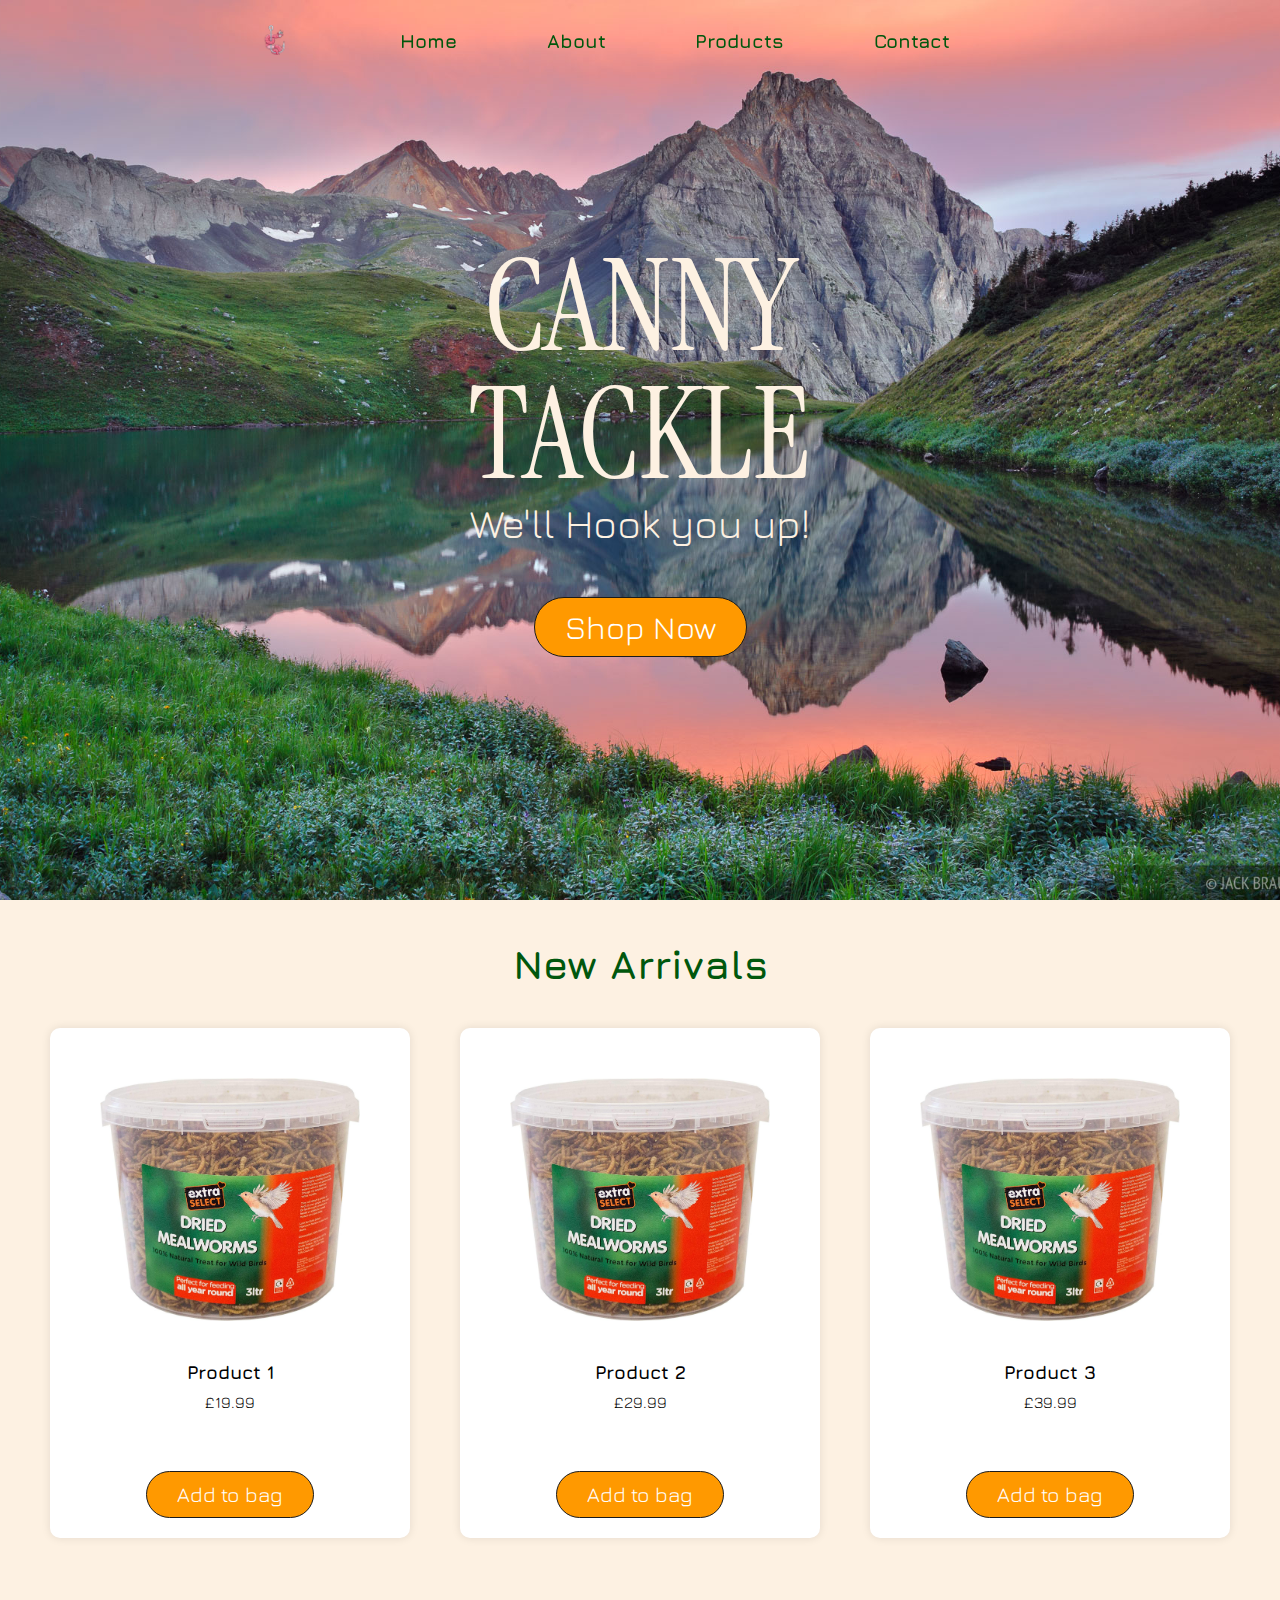
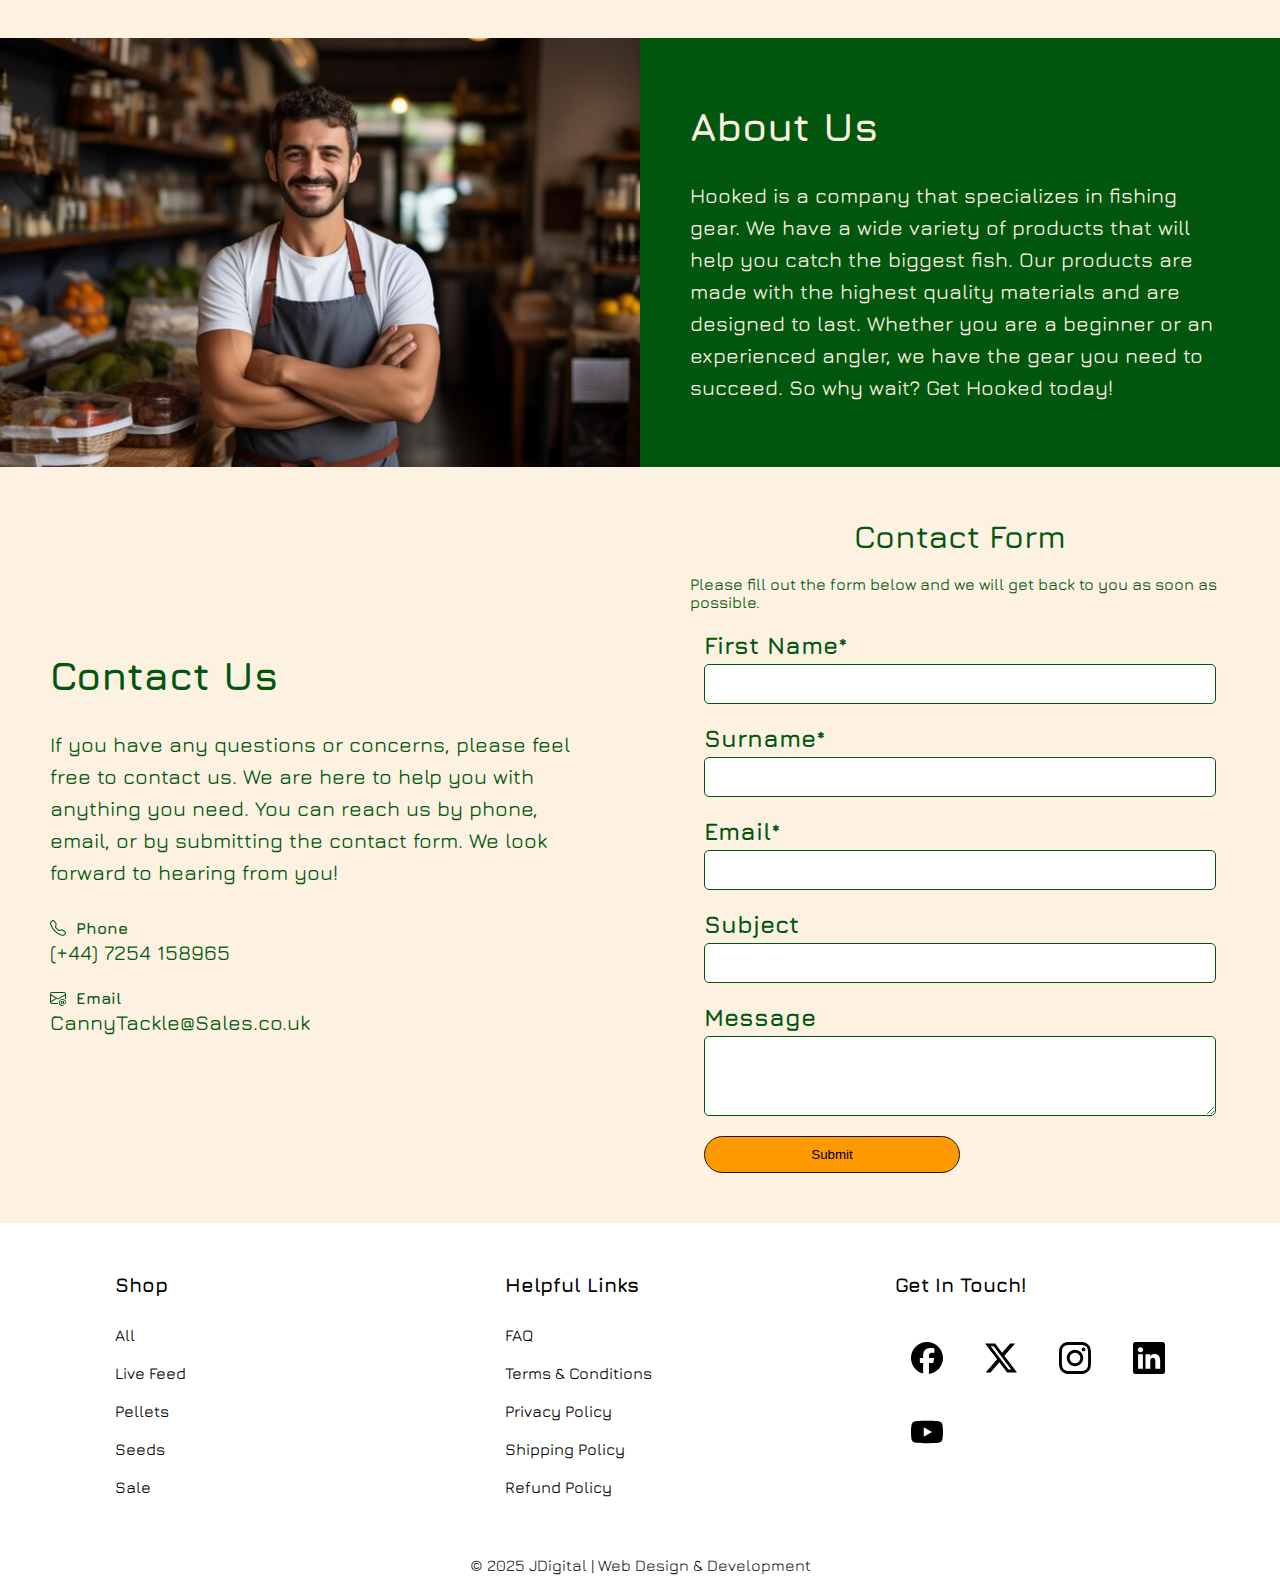
==== index.html @ 684f7bd3 "Initial Commit" ====
<!DOCTYPE html>
<html lang="en">
  <head>
    <link rel="preconnect" href="https://fonts.googleapis.com" />
    <link rel="preconnect" href="https://fonts.gstatic.com" crossorigin />
    <link
      href="https://fonts.googleapis.com/css2?family=Instrument+Serif:ital@0;1&family=Jura:wght@300..700&display=swap"
      rel="stylesheet" />
    <meta charset="UTF-8" />
    <meta name="viewport" content="width=device-width, initial-scale=1.0" />
    <title>Canny Tackle | E-Commerce</title>
    <link rel="icon" href="img/WormHookLight.jpg" type="image/x-icon" />
    <link rel="stylesheet" href="styles.css" />
  </head>
  <body>
    <header>
      <nav>
        <div class="nav-bar-wrapper">
          <div class="nav-bar">
            <div class="logo">
              <a href="index.html"
                ><img src="img/WormHookNoBG.png" alt="Logo"
              /></a>
            </div>
            <ul>
              <li><a href="index.html">Home</a></li>
              <li><a href="about.html">About</a></li>
              <li><a href="products.html">Products</a></li>
              <li><a href="#contact">Contact</a></li>
            </ul>
          </div>
        </div>
      </nav>
    </header>
    <main>
      <section class="hero">
        <div class="hero-text">
          <h1>CANNY <br />TACKLE</h1>
          <p>We'll Hook you up!</p>
        </div>
        <button class="animated-button">
          <p class="text big">Shop Now</p>
          <svg
            viewBox="0 0 16 16"
            fill="currentColor"
            height="16"
            width="16"
            class="svg">
            <path
              d="M8 1a2.5 2.5 0 0 1 2.5 2.5V4h-5v-.5A2.5 2.5 0 0 1 8 1m3.5 3v-.5a3.5 3.5 0 1 0-7 0V4H1v10a2 2 0 0 0 2 2h10a2 2 0 0 0 2-2V4zM2 5h12v9a1 1 0 0 1-1 1H3a1 1 0 0 1-1-1z" />
          </svg>
        </button>
      </section>
      <section class="new-products">
        <h2>New Arrivals</h2>
        <div class="product-wrapper">
          <div class="product">
            <img src="img/mealworms.jpg" alt="Product 1" />
            <h3>Product 1</h3>
            <p>£19.99</p>
            <button class="animated-button">
              <p class="text small">Add to bag</p>
              <svg
                viewBox="0 0 16 16"
                fill="currentColor"
                height="16"
                width="16"
                class="svg">
                <path
                  d="M8 1a2.5 2.5 0 0 1 2.5 2.5V4h-5v-.5A2.5 2.5 0 0 1 8 1m3.5 3v-.5a3.5 3.5 0 1 0-7 0V4H1v10a2 2 0 0 0 2 2h10a2 2 0 0 0 2-2V4zM2 5h12v9a1 1 0 0 1-1 1H3a1 1 0 0 1-1-1z" />
              </svg>
            </button>
          </div>
          <div class="product">
            <img src="img/mealworms.jpg" alt="Product 2" />
            <h3>Product 2</h3>
            <p>£29.99</p>
            <button class="animated-button">
              <p class="text small">Add to bag</p>
              <svg
                viewBox="0 0 16 16"
                fill="currentColor"
                height="16"
                width="16"
                class="svg">
                <path
                  d="M8 1a2.5 2.5 0 0 1 2.5 2.5V4h-5v-.5A2.5 2.5 0 0 1 8 1m3.5 3v-.5a3.5 3.5 0 1 0-7 0V4H1v10a2 2 0 0 0 2 2h10a2 2 0 0 0 2-2V4zM2 5h12v9a1 1 0 0 1-1 1H3a1 1 0 0 1-1-1z" />
              </svg>
            </button>
          </div>
          <div class="product">
            <img src="img/mealworms.jpg" alt="Product 3" />
            <h3>Product 3</h3>
            <p>£39.99</p>
            <button class="animated-button">
              <p class="text small">Add to bag</p>
              <svg
                viewBox="0 0 16 16"
                fill="currentColor"
                height="16"
                width="16"
                class="svg">
                <path
                  d="M8 1a2.5 2.5 0 0 1 2.5 2.5V4h-5v-.5A2.5 2.5 0 0 1 8 1m3.5 3v-.5a3.5 3.5 0 1 0-7 0V4H1v10a2 2 0 0 0 2 2h10a2 2 0 0 0 2-2V4zM2 5h12v9a1 1 0 0 1-1 1H3a1 1 0 0 1-1-1z" />
              </svg>
            </button>
          </div>
        </div>
      </section>
      <section class="about">
        <div class="about-img"><img src="img/shop owner.jpg" alt="" /></div>
        <div class="section-text about-text">
          <h2>About Us</h2>
          <p>
            Hooked is a company that specializes in fishing gear. We have a wide
            variety of products that will help you catch the biggest fish. Our
            products are made with the highest quality materials and are
            designed to last. Whether you are a beginner or an experienced
            angler, we have the gear you need to succeed. So why wait? Get
            Hooked today!
          </p>
        </div>
      </section>
      <section id="contact" class="contact">
        <div class="section-text contact-text">
          <h2>Contact Us</h2>
          <p>
            If you have any questions or concerns, please feel free to contact
            us. We are here to help you with anything you need. You can reach us
            by phone, email, or by submitting the contact form. We look forward
            to hearing from you!
          </p>
          <div class="contact-detail-wrapper">
            <div class="contact-detail">
              <div class="contact-detail-title">
                <svg
                  xmlns="http://www.w3.org/2000/svg"
                  width="16"
                  height="16"
                  fill="currentColor"
                  class="bi bi-telephone"
                  viewBox="0 0 16 16">
                  <path
                    d="M3.654 1.328a.678.678 0 0 0-1.015-.063L1.605 2.3c-.483.484-.661 1.169-.45 1.77a17.6 17.6 0 0 0 4.168 6.608 17.6 17.6 0 0 0 6.608 4.168c.601.211 1.286.033 1.77-.45l1.034-1.034a.678.678 0 0 0-.063-1.015l-2.307-1.794a.68.68 0 0 0-.58-.122l-2.19.547a1.75 1.75 0 0 1-1.657-.459L5.482 8.062a1.75 1.75 0 0 1-.46-1.657l.548-2.19a.68.68 0 0 0-.122-.58zM1.884.511a1.745 1.745 0 0 1 2.612.163L6.29 2.98c.329.423.445.974.315 1.494l-.547 2.19a.68.68 0 0 0 .178.643l2.457 2.457a.68.68 0 0 0 .644.178l2.189-.547a1.75 1.75 0 0 1 1.494.315l2.306 1.794c.829.645.905 1.87.163 2.611l-1.034 1.034c-.74.74-1.846 1.065-2.877.702a18.6 18.6 0 0 1-7.01-4.42 18.6 18.6 0 0 1-4.42-7.009c-.362-1.03-.037-2.137.703-2.877z" />
                </svg>
                <h4>Phone</h4>
              </div>
              <p>(+44) 7254 158965</p>
            </div>
            <div class="contact-detail">
              <div class="contact-detail-title">
                <svg
                  xmlns="http://www.w3.org/2000/svg"
                  width="16"
                  height="16"
                  fill="currentColor"
                  class="bi bi-envelope-at"
                  viewBox="0 0 16 16">
                  <path
                    d="M2 2a2 2 0 0 0-2 2v8.01A2 2 0 0 0 2 14h5.5a.5.5 0 0 0 0-1H2a1 1 0 0 1-.966-.741l5.64-3.471L8 9.583l7-4.2V8.5a.5.5 0 0 0 1 0V4a2 2 0 0 0-2-2zm3.708 6.208L1 11.105V5.383zM1 4.217V4a1 1 0 0 1 1-1h12a1 1 0 0 1 1 1v.217l-7 4.2z" />
                  <path
                    d="M14.247 14.269c1.01 0 1.587-.857 1.587-2.025v-.21C15.834 10.43 14.64 9 12.52 9h-.035C10.42 9 9 10.36 9 12.432v.214C9 14.82 10.438 16 12.358 16h.044c.594 0 1.018-.074 1.237-.175v-.73c-.245.11-.673.18-1.18.18h-.044c-1.334 0-2.571-.788-2.571-2.655v-.157c0-1.657 1.058-2.724 2.64-2.724h.04c1.535 0 2.484 1.05 2.484 2.326v.118c0 .975-.324 1.39-.639 1.39-.232 0-.41-.148-.41-.42v-2.19h-.906v.569h-.03c-.084-.298-.368-.63-.954-.63-.778 0-1.259.555-1.259 1.4v.528c0 .892.49 1.434 1.26 1.434.471 0 .896-.227 1.014-.643h.043c.118.42.617.648 1.12.648m-2.453-1.588v-.227c0-.546.227-.791.573-.791.297 0 .572.192.572.708v.367c0 .573-.253.744-.564.744-.354 0-.581-.215-.581-.8Z" />
                </svg>
                <h4>Email</h4>
              </div>
              <p>CannyTackle@Sales.co.uk</p>
            </div>
          </div>
        </div>
        <div class="form-wrapper">
          <h3>Contact Form</h3>
          <p>
            Please fill out the form below and we will get back to you as soon
            as possible.
          </p>
          <form class="contact-form" action="contact.php" method="post">
            <div class="form-group">
              <label for="first name">First Name*</label>
              <input type="text" id="first name" name="first name" required />
            </div>
            <div class="form-group">
              <label for="surname">Surname*</label>
              <input type="text" id="surname" name="surname" required />
            </div>
            <div class="form-group">
              <label for="email">Email*</label>
              <input type="email" id="email" name="email" required />
            </div>
            <div class="form-group">
              <label for="message">Subject</label>
              <input id="message" name="message" required />
            </div>
            <div class="form-group">
              <label for="subject">Message</label>
              <textarea id="subject" name="subject" required></textarea>
            </div>
            <button type="submit">Submit</button>
          </form>
        </div>
      </section>
    </main>
    <footer class="footer">
      <div class="footer-container">
        <div class="footer-row">
          <div class="footer-col">
            <h4>Shop</h4>
            <ul>
              <li><a href="#">All</a></li>
              <li><a href="#">Live Feed</a></li>
              <li><a href="#">Pellets</a></li>
              <li><a href="#">Seeds</a></li>
              <li><a href="#">Sale</a></li>
            </ul>
          </div>
          <div class="footer-col">
            <h4>Helpful Links</h4>
            <ul>
              <li><a href="services.html">FAQ</a></li>
              <li><a href="services.html">Terms & Conditions</a></li>
              <li><a href="services.html">Privacy Policy</a></li>
              <li><a href="services.html">Shipping Policy</a></li>
              <li><a href="services.html">Refund Policy</a></li>
            </ul>
          </div>
          <div class="footer-col">
            <h4>Get in touch!</h4>
            <div class="social-links">
              <a
                data-social="Facebook"
                style="--social-color: #0165e1"
                target="_blank"
                href="https://www.facebook.com/jamie.dryden.96"
                ><svg
                  role="img"
                  viewBox="0 0 24 24"
                  xmlns="http://www.w3.org/2000/svg"
                  fill="currentColor">
                  <path
                    d="M9.101 23.691v-7.98H6.627v-3.667h2.474v-1.58c0-4.085 1.848-5.978 5.858-5.978.401 0 .955.042 1.468.103a8.68 8.68 0 0 1 1.141.195v3.325a8.623 8.623 0 0 0-.653-.036 26.805 26.805 0 0 0-.733-.009c-.707 0-1.259.096-1.675.309a1.686 1.686 0 0 0-.679.622c-.258.42-.374.995-.374 1.752v1.297h3.919l-.386 2.103-.287 1.564h-3.246v8.245C19.396 23.238 24 18.179 24 12.044c0-6.627-5.373-12-12-12s-12 5.373-12 12c0 5.628 3.874 10.35 9.101 11.647Z" />
                </svg>
              </a>
              <a
                data-social="Twitter"
                style="--social-color: #000000"
                target="_blank"
                href="https://x.com/jamiedryden99"
                ><svg
                  role="img"
                  viewBox="0 0 24 24"
                  xmlns="http://www.w3.org/2000/svg"
                  fill="currentColor">
                  <path
                    d="M18.901 1.153h3.68l-8.04 9.19L24 22.846h-7.406l-5.8-7.584-6.638 7.584H.474l8.6-9.83L0 1.154h7.594l5.243 6.932ZM17.61 20.644h2.039L6.486 3.24H4.298Z" />
                </svg>
              </a>
              <a
                data-social="Instagram"
                style="--social-color: #c13584"
                target="_blank"
                href="https://instagram.com/jamiedryden_"
                ><svg
                  role="img"
                  viewBox="0 0 24 24"
                  xmlns="http://www.w3.org/2000/svg">
                  <title>Instagram</title>
                  <path
                    d="M7.0301.084c-1.2768.0602-2.1487.264-2.911.5634-.7888.3075-1.4575.72-2.1228 1.3877-.6652.6677-1.075 1.3368-1.3802 2.127-.2954.7638-.4956 1.6365-.552 2.914-.0564 1.2775-.0689 1.6882-.0626 4.947.0062 3.2586.0206 3.6671.0825 4.9473.061 1.2765.264 2.1482.5635 2.9107.308.7889.72 1.4573 1.388 2.1228.6679.6655 1.3365 1.0743 2.1285 1.38.7632.295 1.6361.4961 2.9134.552 1.2773.056 1.6884.069 4.9462.0627 3.2578-.0062 3.668-.0207 4.9478-.0814 1.28-.0607 2.147-.2652 2.9098-.5633.7889-.3086 1.4578-.72 2.1228-1.3881.665-.6682 1.0745-1.3378 1.3795-2.1284.2957-.7632.4966-1.636.552-2.9124.056-1.2809.0692-1.6898.063-4.948-.0063-3.2583-.021-3.6668-.0817-4.9465-.0607-1.2797-.264-2.1487-.5633-2.9117-.3084-.7889-.72-1.4568-1.3876-2.1228C21.2982 1.33 20.628.9208 19.8378.6165 19.074.321 18.2017.1197 16.9244.0645 15.6471.0093 15.236-.005 11.977.0014 8.718.0076 8.31.0215 7.0301.0839m.1402 21.6932c-1.17-.0509-1.8053-.2453-2.2287-.408-.5606-.216-.96-.4771-1.3819-.895-.422-.4178-.6811-.8186-.9-1.378-.1644-.4234-.3624-1.058-.4171-2.228-.0595-1.2645-.072-1.6442-.079-4.848-.007-3.2037.0053-3.583.0607-4.848.05-1.169.2456-1.805.408-2.2282.216-.5613.4762-.96.895-1.3816.4188-.4217.8184-.6814 1.3783-.9003.423-.1651 1.0575-.3614 2.227-.4171 1.2655-.06 1.6447-.072 4.848-.079 3.2033-.007 3.5835.005 4.8495.0608 1.169.0508 1.8053.2445 2.228.408.5608.216.96.4754 1.3816.895.4217.4194.6816.8176.9005 1.3787.1653.4217.3617 1.056.4169 2.2263.0602 1.2655.0739 1.645.0796 4.848.0058 3.203-.0055 3.5834-.061 4.848-.051 1.17-.245 1.8055-.408 2.2294-.216.5604-.4763.96-.8954 1.3814-.419.4215-.8181.6811-1.3783.9-.4224.1649-1.0577.3617-2.2262.4174-1.2656.0595-1.6448.072-4.8493.079-3.2045.007-3.5825-.006-4.848-.0608M16.953 5.5864A1.44 1.44 0 1 0 18.39 4.144a1.44 1.44 0 0 0-1.437 1.4424M5.8385 12.012c.0067 3.4032 2.7706 6.1557 6.173 6.1493 3.4026-.0065 6.157-2.7701 6.1506-6.1733-.0065-3.4032-2.771-6.1565-6.174-6.1498-3.403.0067-6.156 2.771-6.1496 6.1738M8 12.0077a4 4 0 1 1 4.008 3.9921A3.9996 3.9996 0 0 1 8 12.0077" />
                </svg>
              </a>
              <a
                data-social="LinkedIn"
                style="--social-color: #0072b1"
                target="_blank"
                href="https://www.linkedin.com/in/jamie-dryden-529b4116a"
                ><svg
                  role="img"
                  viewBox="0 0 16 16"
                  xmlns="http://www.w3.org/2000/svg"
                  fill="currentColor">
                  <path
                    d="M0 1.146C0 .513.526 0 1.175 0h13.65C15.474 0 16 .513 16 1.146v13.708c0 .633-.526 1.146-1.175 1.146H1.175C.526 16 0 15.487 0 14.854zm4.943 12.248V6.169H2.542v7.225zm-1.2-8.212c.837 0 1.358-.554 1.358-1.248-.015-.709-.52-1.248-1.342-1.248S2.4 3.226 2.4 3.934c0 .694.521 1.248 1.327 1.248zm4.908 8.212V9.359c0-.216.016-.432.08-.586.173-.431.568-.878 1.232-.878.869 0 1.216.662 1.216 1.634v3.865h2.401V9.25c0-2.22-1.184-3.252-2.764-3.252-1.274 0-1.845.7-2.165 1.193v.025h-.016l.016-.025V6.169h-2.4c.03.678 0 7.225 0 7.225z" />
                </svg>
              </a>
              <a
                data-social="Youtube"
                style="--social-color: RGB(255, 0, 0)"
                target="_blank"
                href="https://youtube.com"
                ><svg
                  role="img"
                  viewBox="0 0 24 24"
                  xmlns="http://www.w3.org/2000/svg">
                  <title>YouTube</title>
                  <path
                    d="M23.498 6.186a3.016 3.016 0 0 0-2.122-2.136C19.505 3.545 12 3.545 12 3.545s-7.505 0-9.377.505A3.017 3.017 0 0 0 .502 6.186C0 8.07 0 12 0 12s0 3.93.502 5.814a3.016 3.016 0 0 0 2.122 2.136c1.871.505 9.376.505 9.376.505s7.505 0 9.377-.505a3.015 3.015 0 0 0 2.122-2.136C24 15.93 24 12 24 12s0-3.93-.502-5.814zM9.545 15.568V8.432L15.818 12l-6.273 3.568z" />
                </svg>
              </a>
            </div>
          </div>
        </div>
      </div>
      <p class="footer-tag">&copy; 2025 JDigital | Web Design & Development</p>
    </footer>
  </body>
</html>
---- styles.css ----
.Jura-bold {
  font-family: "Jura", serif;
  font-optical-sizing: auto;
  font-weight: 800;
  font-style: Bold;
}
@media (prefers-color-scheme: dark) {
  :root {
    --varBG: hsl(0, 0%, 10%);
    --varBG2: hsl(0, 0%, 15%);
    --varText: hsl(0, 0%, 90%);
    --varText2: hsl(0, 0%, 70%);
    --varBrand: hsl(129, 100%, 17%);
    --varBrand2: hsl(36, 100%, 50%);
    --varCream: hsl(33, 87%, 94%);
    --varNavBG: hsl(0, 0%, 90%, 0.75);
  }
}
@media (prefers-color-scheme: light) {
  :root {
    --varBG: hsl(0, 0%, 100%);
    --varBG2: hsl(0, 0%, 95%);
    --varText: hsl(0, 0%, 10%);
    --varText2: hsl(0, 0%, 30%);
    --varBrand: hsl(129, 100%, 17%);
    --varBrand2: hsl(36, 100%, 50%);
    --varCream: hsl(33, 87%, 94%);
  }
}
* {
  margin: 0;
  padding: 0;
  box-sizing: border-box;
  scroll-behavior: smooth;
}
html {
  font-size: 16px;
  font-family: "Jura", sans-serif;
}
.nav-bar-wrapper {
  position: fixed;
  top: 0;
  z-index: 9999;
  width: 100%;
  margin-top: 5px;
  display: flex;
  justify-content: center;
  align-items: center;
  height: 70px;
}
.nav-bar {
  display: flex;
  width: clamp(300px, 80%, 800px);
  height: 50px;
  background-color: var(--varNavBG);
  border-radius: 100px;
}
.logo {
  height: 100%;
}
.logo a {
  display: flex;
  align-items: center;
  height: 100%;
}
.logo img {
  height: 60%;
  padding: 0 20px;
}
.nav-bar ul {
  width: 100%;
  height: 100%;
  margin: 0;
  padding: 0;
  list-style: none;
  display: flex;
  justify-content: space-evenly;
  align-items: center;
}
.nav-bar li a {
  font-family: "Jura";
  font-weight: 700;
  font-size: 1.2rem;
  color: var(--varBrand);
  text-decoration: none;
}
.nav-bar li a:hover {
  color: var(--varBrand2);
}
.hero {
  width: 100%;
  height: 100vh;
  background-image: url("img/Blue-Lakes-Sunrise.jpg");
  background-size: cover;
  background-position: center;
  background-repeat: no-repeat;
  display: flex;
  flex-direction: column;
  justify-content: center;
  align-items: center;
}
.hero h1 {
  font-family: "Instrument Serif";
  font-size: 8rem;
  font-weight: 500;
  line-height: 8rem;
  color: var(--varCream);
  text-align: center;
}
.hero p {
  font-family: "Jura";
  color: var(--varCream);
  font-size: 2.5rem;
  text-align: center;
}
.animated-button {
  margin-top: 50px;
  background-color: var(--varBrand2);
  border: 1px solid var(--varText);
  padding: 10px 30px;
  position: relative;
  width: fit-content;
  transition: 0.5s;
  border-radius: 50px;
  display: flex;
  gap: 10px;
  align-items: center;
  justify-content: center;
  overflow: hidden;
  cursor: pointer;
}
.animated-button .text {
  font-family: "Jura";
  position: relative;
  margin: 0;
  padding: 0;
  transition: 0.5s;
  color: white;
  white-space: nowrap;
  pointer-events: none;
}
.animated-button .text.big {
  font-size: 2rem;
}
.animated-button .text.small {
  font-size: 1.3rem;
}
.animated-button .svg {
  pointer-events: none;
  position: absolute;
  transform-origin: 50% 50%;
  transform: translateY(-50%) translateX(100px);
  top: 50%;
  right: 10px;
  margin: 0;
  padding: 0;
  opacity: 0;
  transition-duration: 0.5s;
  transition-delay: 0;
  height: 22px;
  width: 22px;
  fill: var(--varBrand2);
}
.animated-button:hover .text {
  color: var(--varBrand2);
}
.animated-button:hover .svg {
  margin-right: 10px;
  opacity: 1;
  transition-delay: 0.3s;
  transition-duration: 0.3s;
  transform: translateY(-50%) translateX(0px);
}
.animated-button:hover {
  background-color: white;
  padding-right: 60px;
}
.about {
  display: flex;
  background-color: var(--varBrand);
}
.about-img {
  width: 50%;
}
.about-img img {
  width: 100%;
  height: 100%;
  object-fit: cover;
}
.section-text {
  gap: 30px;
  width: 50%;
  display: flex;
  flex-direction: column;
  justify-content: center;
  align-items: left;
  padding: 50px;
  font-family: "Jura";
}
.section-text h2 {
  font-size: 2.5rem;
  font-weight: 700;
}
.about-text {
  color: var(--varCream);
}
.contact-text {
  color: var(--varBrand);
}
.section-text p {
  line-height: 2rem;
  font-size: 1.3rem;
  font-weight: 500;
}
.new-products {
  display: flex;
  flex-direction: column;
  justify-content: center;
  align-items: center;
  flex-wrap: wrap;
  gap: 20px;
  padding: 20px 50px 100px 50px;
  background-color: var(--varCream);
}
.product-wrapper {
  flex: 1;
  display: flex;
  flex-wrap: wrap;
  gap: 50px;
  width: 100%;
  justify-content: space-evenly;
  align-items: center;
}
.product {
  display: flex;
  flex: 1;
  flex-direction: column;
  justify-content: center;
  align-items: center;
  width: clamp(400px, 30%, 100%);
  gap: 10px;
  background-color: white;
  padding: 20px;
  border-radius: 10px;
  box-shadow: 0 0 10px rgba(0, 0, 0, 0.1);
}
.new-products h2 {
  font-family: "Jura";
  font-size: 2.5rem;
  font-weight: 700;
  color: var(--varBrand);
  margin: 20px 0;
}
.product img {
  padding: 30px;
  width: 100%;
  height: 100%;
  object-fit: cover;
}
.product button {
  background-color: var(--varBrand2);
  border: 1px solid var(--varText);
  padding: 10px 30px;
  position: relative;
  width: fit-content;
  transition: 0.5s;
  border-radius: 50px;
  display: flex;
  gap: 10px;
  align-items: center;
  justify-content: center;
  overflow: hidden;
  cursor: pointer;
}
.contact {
  display: flex;
  flex-direction: row;
  background-color: var(--varCream);
}
.contact-detail-wrapper {
  display: flex;
  flex-direction: column;
  gap: 20px;
}
.contact-detail-title {
  display: flex;
  align-items: center;
  gap: 10px;
}
.form-wrapper {
  width: 50%;
  display: flex;
  flex-direction: column;
  justify-content: center;
  align-items: center;
  padding: 50px;
}
.form-wrapper h3 {
  font-family: "Jura";
  font-size: 2rem;
  font-weight: 600;
  color: var(--varBrand);
  margin-bottom: 20px;
}
.form-wrapper p {
  font-family: "Jura";
  font-size: 1rem;
  font-weight: 500;
  color: var(--varBrand);
  margin-bottom: 20px;
}
.form-group {
  display: flex;
  flex-direction: column;
  gap: 5px;
  width: 100%;
  margin-bottom: 20px;
}
.form-group label {
  width: 40vw;
  font-family: "Jura";
  font-size: 1.5rem;
  font-weight: 700;
  color: var(--varBrand);
}
.form-group input {
  height: 40px;
  padding: 10px;
  border-radius: 5px;
  border: 1px solid var(--varBrand);
  font-family: "Jura";
  font-size: 1.2rem;
}
.form-group textarea {
  padding: 10px;
  border-radius: 5px;
  border: 1px solid var(--varBrand);
  font-family: "Jura";
  font-size: 1.2rem;
  min-height: 80px;
  max-width: 40vw;
  min-width: 40vw;
}
.form-wrapper button {
  width: clamp(50px, 50%, 400px);
  background-color: var(--varBrand2);
  border: 1px solid var(--varText);
  padding: 10px 30px;
  position: relative;
  transition: 0.5s;
  border-radius: 50px;
  display: flex;
  gap: 10px;
  align-items: center;
  justify-content: center;
  overflow: hidden;
  cursor: pointer;
}
.footer {
  background-color: var(--nav-BG);
  padding: 50px 0 20px 0;
}
.footer-container {
  max-width: 1170px;
  margin: 0 auto;
}
.footer-row {
  display: flex;
  flex-wrap: wrap;
}
.footer-col {
  flex: 1 1 300px;
  padding: 0 15px 0 60px;
  text-transform: capitalize;
  margin-bottom: 30px;
}
.footer-col .social-links {
  display: flex;
  flex-wrap: wrap;
  gap: 10px;
}
.footer-col h4 {
  color: var(--Primary-Text);
  font-size: 1.25rem;
  margin-bottom: 30px;
  position: relative;
}
.footer-col h4::before {
  content: "";
  position: absolute;
  left: 0;
  bottom: -10px;
  background-color: var(--Accent-color);
  height: 2px;
  width: 50px;
  box-sizing: border-box;
}
.footer-col ul li:not(:last-child) {
  margin-bottom: 20px;
}
.footer-col ul li a {
  color: var(--Secondary-Text);
  text-decoration: none;
  text-transform: capitalize;
  display: block;
  transition: all 0.3s ease;
  font-weight: 500;
}
.footer-col ul li a:hover {
  color: var(--Primary-Text);
  padding-left: 8px;
  color: blue;
}
ul {
  list-style: none;
}
.social-links {
  display: flex;
  gap: 20px;
}
.social-links a {
  background-color: var(--icon-BG);
  padding: 1em;
  border-radius: 50%;
  height: 64px;
  width: 64px;
  flex-shrink: 0;
  box-sizing: border-box;
  display: grid;
  place-items: center;
  box-shadow: 0 5px 10px var(--Shadow);
}
.social-links a::before {
  content: attr(data-social);
  position: absolute;
  background-color: var(--social-color);
  color: white;
  border-radius: 100px;
  padding: 0.5em 1em;
  box-shadow: 0 5px 10px var(--Shadow);
  transform: translateY(-30px) rotate(25deg);
  opacity: 0;
  transition: 0.2s ease;
}
.social-links a::after {
  content: "";
  position: absolute;
  width: 0;
  height: 0;
  border-left: 8px solid transparent;
  border-right: 8px solid transparent;
  border-top: 10px solid var(--social-color);
  opacity: 0;
  transition: 0.2s ease;
}
.social-links a:hover::before {
  transform: translateY(-65px) rotate(0deg);
  opacity: 1;
}
.social-links a:hover::after {
  transform: translateY(-43px) rotate(0deg);
  opacity: 1;
}
.social-links a:hover {
  background-color: var(--social-color);
  fill: white;
}
.social-links a svg {
  height: 32;
  fill: var(--Primary-Text);
}
.social-links a:hover svg {
  fill: white;
}
.footer-tag {
  width: 100%;
  text-align: center;
  padding: 30px 20px 0 20px;
}
@media (max-width: 768px) {
  .about {
    flex-direction: column-reverse;
    justify-content: center;
    align-items: center;
  }
  .contact {
    flex-direction: column;
    justify-content: center;
    align-items: center;
  }
  .section-text {
    width: 100%;
    padding: 50px;
  }
  .about-img {
    width: 100%;
  }
  .section-text h2 {
    text-align: center;
  }
  .form-wrapper {
    width: 100%;
    padding: 50px;
  }
  .form-wrapper button {
    width: 100%;
  }
  .contact-form {
    width: 100%;
  }
  .form-group textarea {
    max-width: 100%;
  }
}
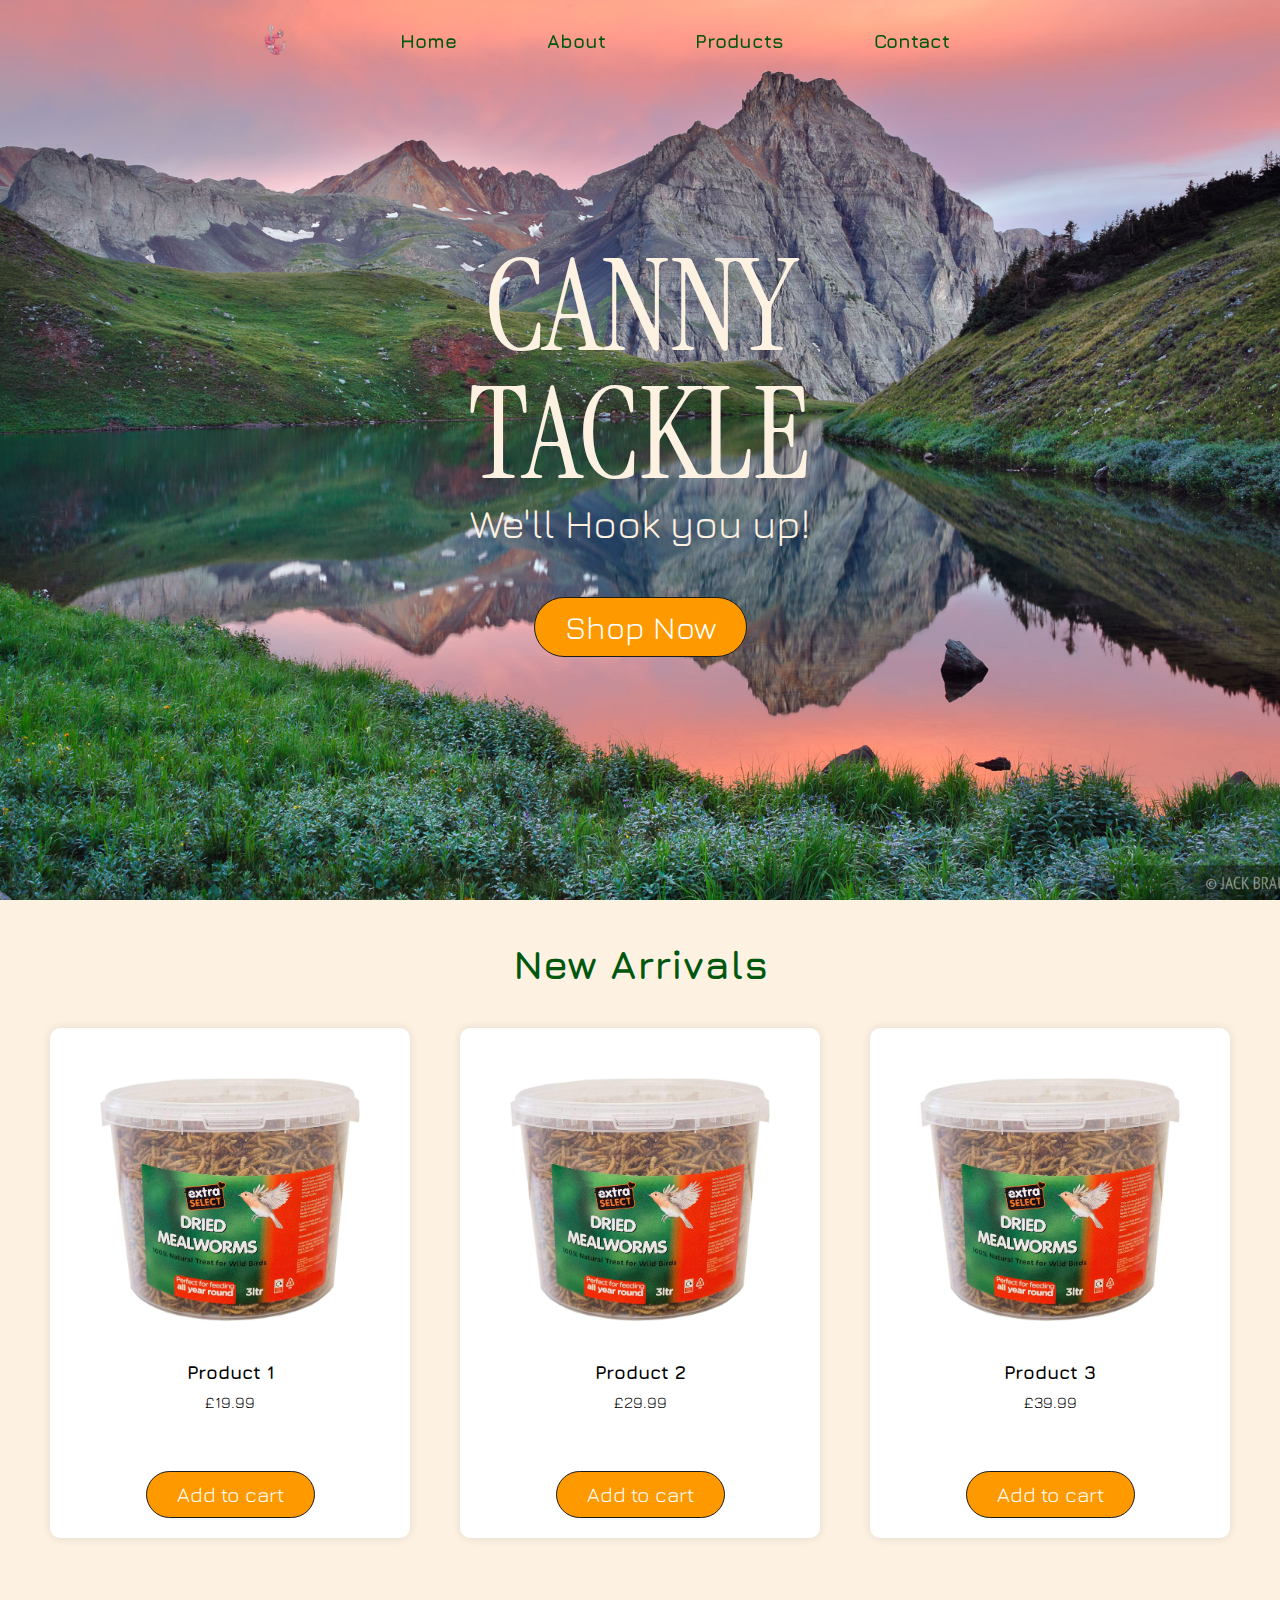
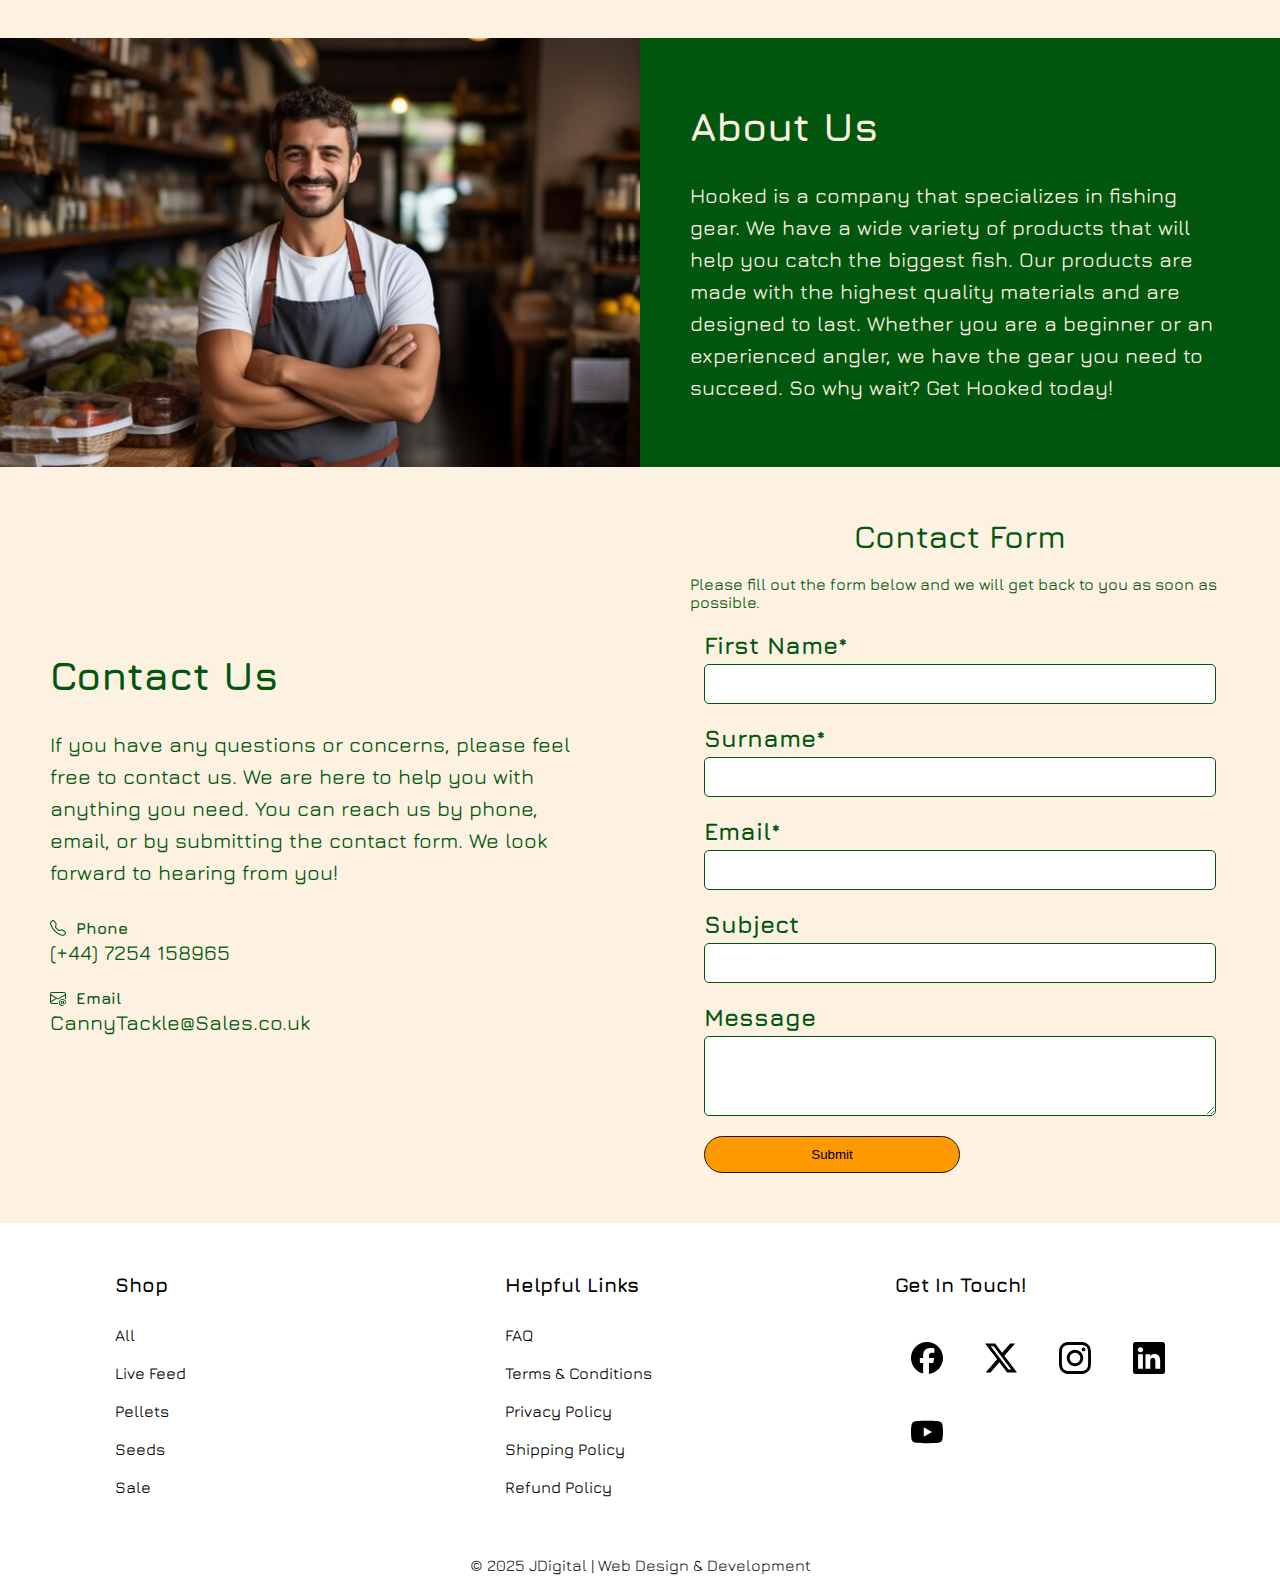
==== commit bfd07e83: "Products Page first commit" ====
--- a/index.html
+++ b/index.html
@@ -24,7 +24,7 @@
             </div>
             <ul>
               <li><a href="index.html">Home</a></li>
-              <li><a href="about.html">About</a></li>
+              <li><a href="#about">About</a></li>
               <li><a href="products.html">Products</a></li>
               <li><a href="#contact">Contact</a></li>
             </ul>
@@ -59,7 +59,7 @@
             <h3>Product 1</h3>
             <p>£19.99</p>
             <button class="animated-button">
-              <p class="text small">Add to bag</p>
+              <p class="text small">Add to cart</p>
               <svg
                 viewBox="0 0 16 16"
                 fill="currentColor"
@@ -76,7 +76,7 @@
             <h3>Product 2</h3>
             <p>£29.99</p>
             <button class="animated-button">
-              <p class="text small">Add to bag</p>
+              <p class="text small">Add to cart</p>
               <svg
                 viewBox="0 0 16 16"
                 fill="currentColor"
@@ -93,7 +93,7 @@
             <h3>Product 3</h3>
             <p>£39.99</p>
             <button class="animated-button">
-              <p class="text small">Add to bag</p>
+              <p class="text small">Add to cart</p>
               <svg
                 viewBox="0 0 16 16"
                 fill="currentColor"
@@ -107,7 +107,7 @@
           </div>
         </div>
       </section>
-      <section class="about">
+      <section id="about" class="about">
         <div class="about-img"><img src="img/shop owner.jpg" alt="" /></div>
         <div class="section-text about-text">
           <h2>About Us</h2>
--- a/styles.css
+++ b/styles.css
@@ -36,6 +36,9 @@
 html {
   font-size: 16px;
   font-family: "Jura", sans-serif;
+}
+section {
+  scroll-margin-top: 80px;
 }
 .nav-bar-wrapper {
   position: fixed;
@@ -512,3 +515,119 @@
     max-width: 100%;
   }
 }
+.page {
+  display: flex;
+  flex-direction: row;
+}
+.filter-pane {
+  display: flex;
+  flex-direction: column;
+  height: 85vh;
+  gap: 20px;
+  padding: 20px;
+  background-color: var(--varCream);
+  width: 20%;
+  position: sticky;
+}
+.grid {
+  display: flex;
+  flex-wrap: wrap;
+  flex-direction: row;
+  justify-content: space-evenly;
+  gap: 10px;
+  width: 100%;
+  padding: 10px;
+}
+.product-card {
+  flex: 1 1 24%;
+  width: 24%;
+  aspect-ratio: 1/2;
+  display: flex;
+  flex-direction: column;
+  background-color: white;
+  border-radius: 10px;
+  min-width: 24%;
+  max-width: 100%;
+}
+.utility-bar {
+  height: 15vh;
+  background-color: red;
+}
+.product-img-wrapper {
+  position: relative;
+  background-color: rgba(240, 240, 240, 0.9);
+  border-radius: 10px;
+  aspect-ratio: 1/1.1;
+  padding: 3vw;
+}
+.product-img-wrapper img {
+  width: 100%;
+  object-fit: cover;
+}
+.favorite-button {
+  position: absolute;
+  height: 30px;
+  width: 32px;
+  top: 10px;
+  right: 10px;
+  border-radius: 50%;
+  padding: 8px;
+  cursor: pointer;
+  border: none;
+  background-color: white;
+}
+.favorite-button svg {
+  height: 100%;
+  width: 100%;
+  fill: black;
+}
+.product-text {
+  display: flex;
+  flex-direction: column;
+  gap: 10px;
+  width: 100%;
+  padding: 10px;
+}
+.product-text .product-title {
+  font-size: 2vw;
+  font-weight: 700;
+  color: var(--varBrand);
+}
+.product-text .product-description {
+  font-size: 1.5vw;
+  line-height: 2vw;
+  height: 4vw;
+  font-weight: 500;
+  color: var(--varText2);
+}
+.product-price {
+  font-size: 2.2vw;
+  font-weight: 800;
+  color: var(--varBrand);
+}
+.product-button {
+  color: var(--varBrand2);
+  background-color: rgba(0, 0, 0, 0);
+  border: 1px solid var(--varBrand2);
+  padding: 5px 20px;
+  position: relative;
+  width: fit-content;
+  transition: 0.5s;
+  border-radius: 50px;
+  display: flex;
+  cursor: pointer;
+  font-weight: 400;
+  font-size: 1.2rem;
+}
+.favorite-button:hover {
+  background: rgba(250, 250, 250, 1);
+}
+.heart-icon {
+  width: 24px;
+  height: 24px;
+  transition: fill 0.3s ease, transform 0.2s ease-in-out;
+}
+.favorite-button.active .heart-icon {
+  fill: red;
+  transform: scale(1.2);
+}
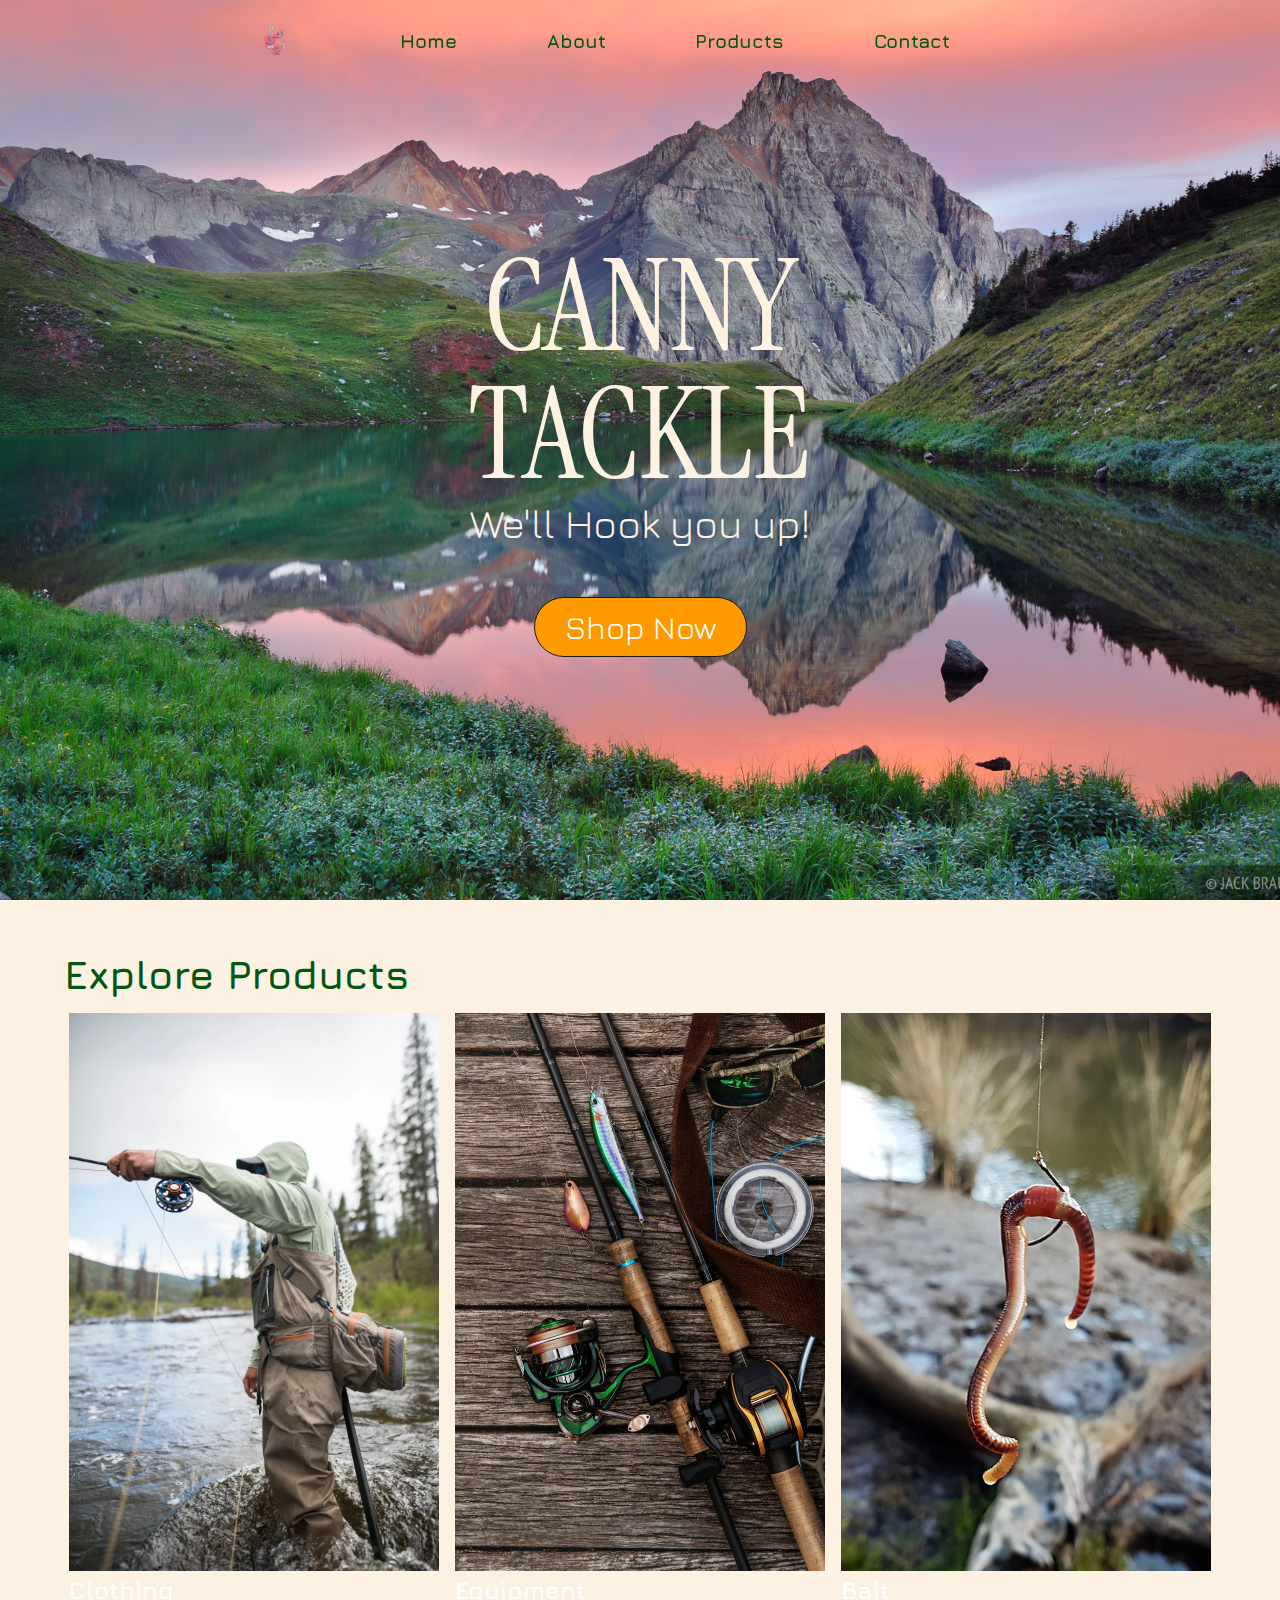
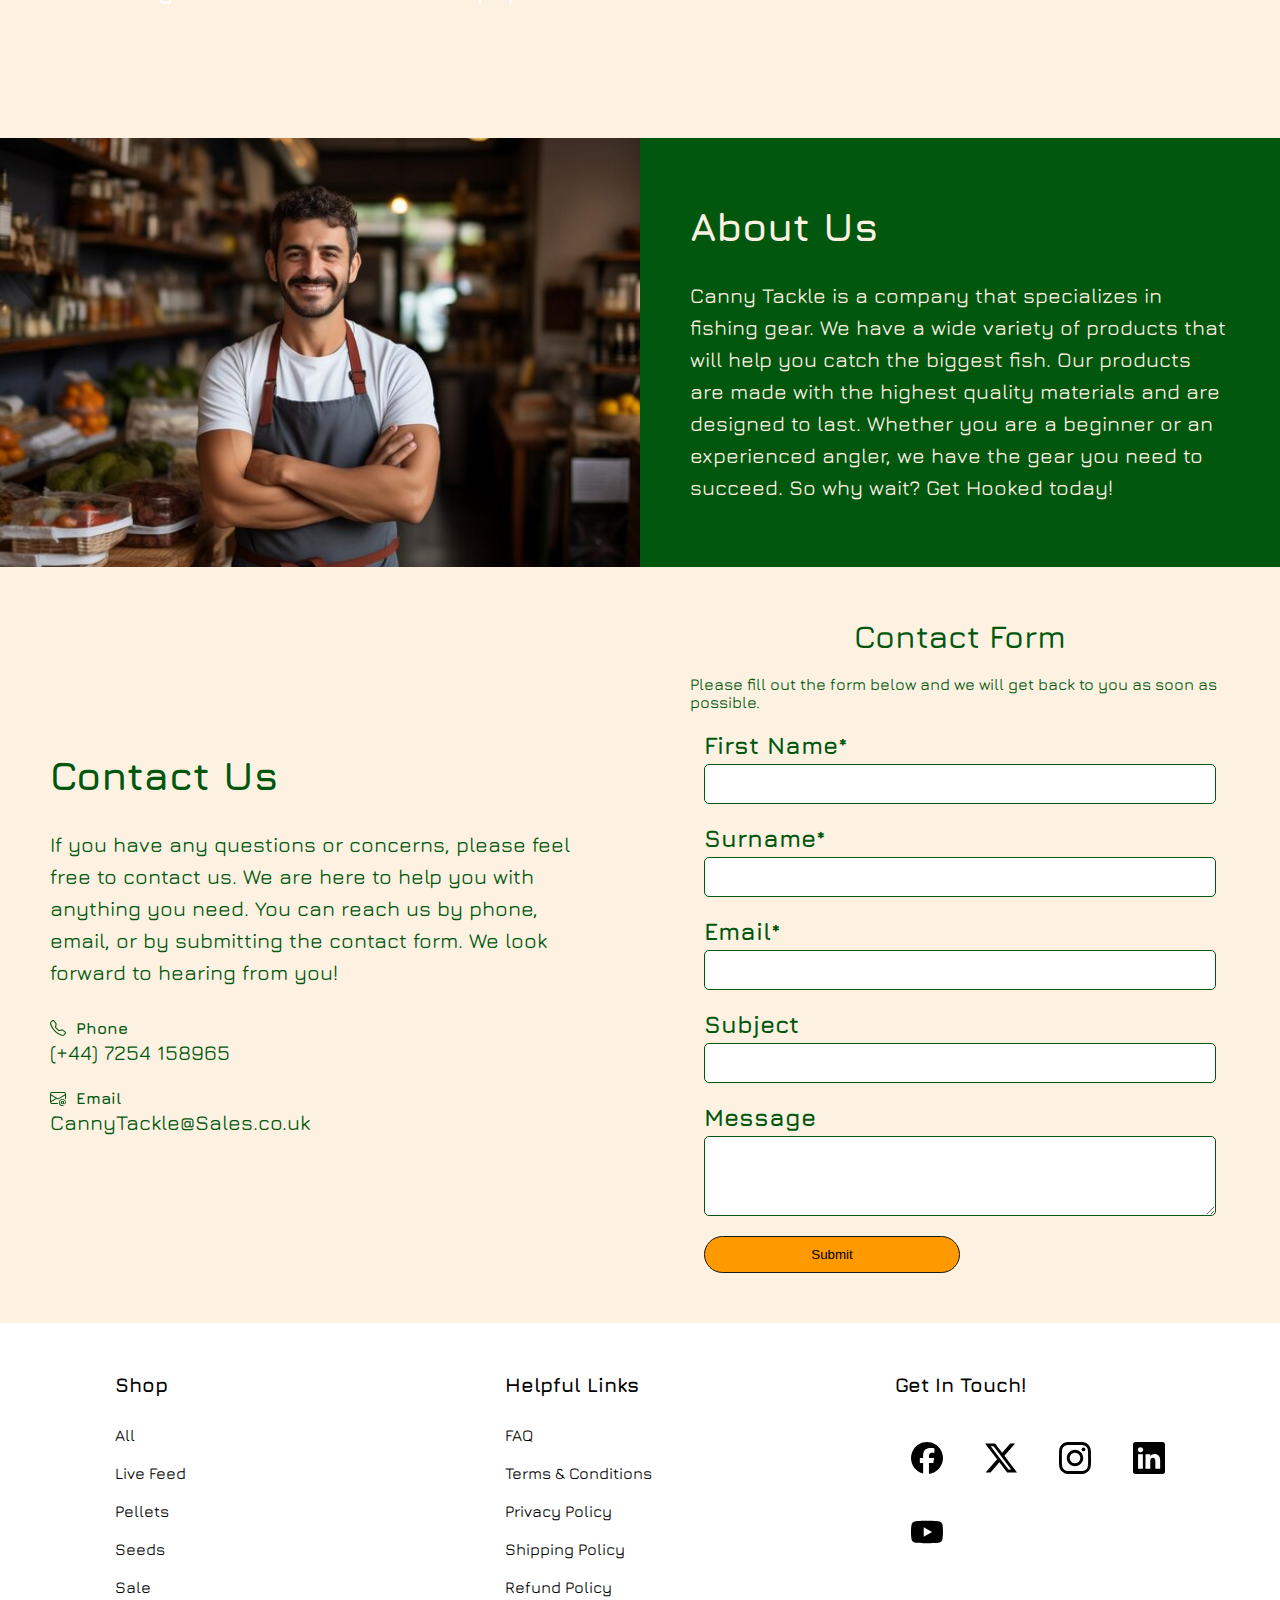
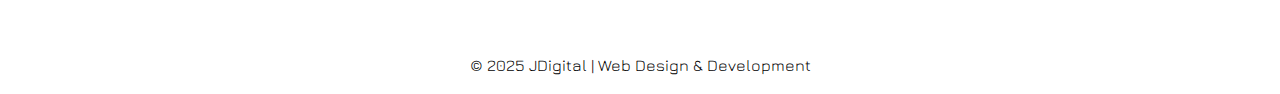
==== commit 8f025042: "Clean up" ====
--- a/index.html
+++ b/index.html
@@ -38,72 +38,35 @@
           <h1>CANNY <br />TACKLE</h1>
           <p>We'll Hook you up!</p>
         </div>
-        <button class="animated-button">
-          <p class="text big">Shop Now</p>
-          <svg
-            viewBox="0 0 16 16"
-            fill="currentColor"
-            height="16"
-            width="16"
-            class="svg">
-            <path
-              d="M8 1a2.5 2.5 0 0 1 2.5 2.5V4h-5v-.5A2.5 2.5 0 0 1 8 1m3.5 3v-.5a3.5 3.5 0 1 0-7 0V4H1v10a2 2 0 0 0 2 2h10a2 2 0 0 0 2-2V4zM2 5h12v9a1 1 0 0 1-1 1H3a1 1 0 0 1-1-1z" />
-          </svg>
-        </button>
+        <a href="/products.html">
+          <button class="animated-button">
+            <p class="text big">Shop Now</p>
+            <svg
+              viewBox="0 0 16 16"
+              fill="currentColor"
+              height="16"
+              width="16"
+              class="svg">
+              <path
+                d="M8 1a2.5 2.5 0 0 1 2.5 2.5V4h-5v-.5A2.5 2.5 0 0 1 8 1m3.5 3v-.5a3.5 3.5 0 1 0-7 0V4H1v10a2 2 0 0 0 2 2h10a2 2 0 0 0 2-2V4zM2 5h12v9a1 1 0 0 1-1 1H3a1 1 0 0 1-1-1z" />
+            </svg>
+          </button>
+        </a>
       </section>
       <section class="new-products">
-        <h2>New Arrivals</h2>
+        <h2>Explore Products</h2>
         <div class="product-wrapper">
           <div class="product">
-            <img src="img/mealworms.jpg" alt="Product 1" />
-            <h3>Product 1</h3>
-            <p>£19.99</p>
-            <button class="animated-button">
-              <p class="text small">Add to cart</p>
-              <svg
-                viewBox="0 0 16 16"
-                fill="currentColor"
-                height="16"
-                width="16"
-                class="svg">
-                <path
-                  d="M8 1a2.5 2.5 0 0 1 2.5 2.5V4h-5v-.5A2.5 2.5 0 0 1 8 1m3.5 3v-.5a3.5 3.5 0 1 0-7 0V4H1v10a2 2 0 0 0 2 2h10a2 2 0 0 0 2-2V4zM2 5h12v9a1 1 0 0 1-1 1H3a1 1 0 0 1-1-1z" />
-              </svg>
-            </button>
+            <img src="img/fishing-clothes.jpg" alt="Product 1" />
+            <h3>Clothing</h3>
           </div>
           <div class="product">
-            <img src="img/mealworms.jpg" alt="Product 2" />
-            <h3>Product 2</h3>
-            <p>£29.99</p>
-            <button class="animated-button">
-              <p class="text small">Add to cart</p>
-              <svg
-                viewBox="0 0 16 16"
-                fill="currentColor"
-                height="16"
-                width="16"
-                class="svg">
-                <path
-                  d="M8 1a2.5 2.5 0 0 1 2.5 2.5V4h-5v-.5A2.5 2.5 0 0 1 8 1m3.5 3v-.5a3.5 3.5 0 1 0-7 0V4H1v10a2 2 0 0 0 2 2h10a2 2 0 0 0 2-2V4zM2 5h12v9a1 1 0 0 1-1 1H3a1 1 0 0 1-1-1z" />
-              </svg>
-            </button>
+            <img src="img/Fishing-gear.jpg" alt="Product 2" />
+            <h3>Equipment</h3>
           </div>
           <div class="product">
-            <img src="img/mealworms.jpg" alt="Product 3" />
-            <h3>Product 3</h3>
-            <p>£39.99</p>
-            <button class="animated-button">
-              <p class="text small">Add to cart</p>
-              <svg
-                viewBox="0 0 16 16"
-                fill="currentColor"
-                height="16"
-                width="16"
-                class="svg">
-                <path
-                  d="M8 1a2.5 2.5 0 0 1 2.5 2.5V4h-5v-.5A2.5 2.5 0 0 1 8 1m3.5 3v-.5a3.5 3.5 0 1 0-7 0V4H1v10a2 2 0 0 0 2 2h10a2 2 0 0 0 2-2V4zM2 5h12v9a1 1 0 0 1-1 1H3a1 1 0 0 1-1-1z" />
-              </svg>
-            </button>
+            <img src="img/worm-bait.jpg" alt="Product 3" />
+            <h3>Bait</h3>
           </div>
         </div>
       </section>
@@ -112,10 +75,10 @@
         <div class="section-text about-text">
           <h2>About Us</h2>
           <p>
-            Hooked is a company that specializes in fishing gear. We have a wide
-            variety of products that will help you catch the biggest fish. Our
-            products are made with the highest quality materials and are
-            designed to last. Whether you are a beginner or an experienced
+            Canny Tackle is a company that specializes in fishing gear. We have
+            a wide variety of products that will help you catch the biggest
+            fish. Our products are made with the highest quality materials and
+            are designed to last. Whether you are a beginner or an experienced
             angler, we have the gear you need to succeed. So why wait? Get
             Hooked today!
           </p>
@@ -227,9 +190,11 @@
             <div class="social-links">
               <a
                 data-social="Facebook"
-                style="--social-color: #0165e1"
+                class="social-link facebook"
                 target="_blank"
                 href="https://www.facebook.com/jamie.dryden.96"
+                rel="noopener"
+                title="Facebook"
                 ><svg
                   role="img"
                   viewBox="0 0 24 24"
@@ -241,9 +206,11 @@
               </a>
               <a
                 data-social="Twitter"
-                style="--social-color: #000000"
+                class="social-link twitter"
                 target="_blank"
                 href="https://x.com/jamiedryden99"
+                rel="noopener"
+                title="Twitter"
                 ><svg
                   role="img"
                   viewBox="0 0 24 24"
@@ -255,9 +222,11 @@
               </a>
               <a
                 data-social="Instagram"
-                style="--social-color: #c13584"
+                class="instagram-link"
                 target="_blank"
                 href="https://instagram.com/jamiedryden_"
+                rel="noopener"
+                title="Instagram"
                 ><svg
                   role="img"
                   viewBox="0 0 24 24"
@@ -269,9 +238,11 @@
               </a>
               <a
                 data-social="LinkedIn"
-                style="--social-color: #0072b1"
+                class="linkedin-link"
                 target="_blank"
                 href="https://www.linkedin.com/in/jamie-dryden-529b4116a"
+                rel="noopener"
+                title="LinkedIn"
                 ><svg
                   role="img"
                   viewBox="0 0 16 16"
@@ -283,9 +254,11 @@
               </a>
               <a
                 data-social="Youtube"
-                style="--social-color: RGB(255, 0, 0)"
+                class="youtube-link"
                 target="_blank"
                 href="https://youtube.com"
+                rel="noopener"
+                title="YouTube"
                 ><svg
                   role="img"
                   viewBox="0 0 24 24"
--- a/styles.css
+++ b/styles.css
@@ -221,59 +221,46 @@
   justify-content: center;
   align-items: center;
   flex-wrap: wrap;
-  gap: 20px;
-  padding: 20px 50px 100px 50px;
+  gap: 10px;
+  padding: 20px 5vw 100px 5vw;
   background-color: var(--varCream);
 }
-.product-wrapper {
-  flex: 1;
-  display: flex;
-  flex-wrap: wrap;
-  gap: 50px;
-  width: 100%;
-  justify-content: space-evenly;
-  align-items: center;
-}
-.product {
-  display: flex;
-  flex: 1;
-  flex-direction: column;
-  justify-content: center;
-  align-items: center;
-  width: clamp(400px, 30%, 100%);
-  gap: 10px;
-  background-color: white;
-  padding: 20px;
-  border-radius: 10px;
-  box-shadow: 0 0 10px rgba(0, 0, 0, 0.1);
-}
 .new-products h2 {
+  margin-top: 30px;
+  width: 100%;
   font-family: "Jura";
   font-size: 2.5rem;
   font-weight: 700;
   color: var(--varBrand);
-  margin: 20px 0;
+}
+.product-wrapper {
+  display: flex;
+  overflow-y: hidden;
+  overflow-x: auto;
+  height: 70vh;
+  width: 100%;
+  justify-content: space-between;
+}
+.product {
+  min-width: 300px;
+  width: 33%;
+  height: 100%;
+  display: flex;
+  flex-direction: column;
+  gap: 5px;
+  padding: 5px;
 }
 .product img {
-  padding: 30px;
-  width: 100%;
-  height: 100%;
+  height: 90%;
   object-fit: cover;
 }
-.product button {
-  background-color: var(--varBrand2);
-  border: 1px solid var(--varText);
-  padding: 10px 30px;
-  position: relative;
-  width: fit-content;
-  transition: 0.5s;
-  border-radius: 50px;
-  display: flex;
-  gap: 10px;
-  align-items: center;
-  justify-content: center;
-  overflow: hidden;
-  cursor: pointer;
+.new-products h3 {
+  width: 100%;
+  text-align: left;
+  font-family: "Jura";
+  font-size: 1.5rem;
+  font-weight: 700;
+  color: var(--varBG);
 }
 .contact {
   display: flex;
@@ -456,6 +443,9 @@
   opacity: 0;
   transition: 0.2s ease;
 }
+a {
+  text-decoration: none;
+}
 .social-links a:hover::before {
   transform: translateY(-65px) rotate(0deg);
   opacity: 1;
@@ -479,6 +469,21 @@
   width: 100%;
   text-align: center;
   padding: 30px 20px 0 20px;
+}
+a[data-social="Facebook"] {
+  --social-color: #0165e1;
+}
+a[data-social="Instagram"] {
+  --social-color: #c13584;
+}
+a[data-social="LinkedIn"] {
+  --social-color: #0072b1;
+}
+a[data-social="Twitter"] {
+  --social-color: #000000;
+}
+a[data-social="Youtube"] {
+  --social-color: red;
 }
 @media (max-width: 768px) {
   .about {
@@ -526,28 +531,35 @@
   gap: 20px;
   padding: 20px;
   background-color: var(--varCream);
-  width: 20%;
-  position: sticky;
+  width: 20vw;
+  position: fixed;
 }
 .grid {
   display: flex;
   flex-wrap: wrap;
   flex-direction: row;
-  justify-content: space-evenly;
+  justify-content: flex-start;
+  align-content: center;
+
   gap: 10px;
   width: 100%;
-  padding: 10px;
+  padding: 10px 10px 10px Calc(21vw);
+}
+.grid::after {
+  content: "";
+  flex: 1 1 2000px;
+  max-width: 400px;
+  visibility: hidden;
 }
 .product-card {
-  flex: 1 1 24%;
-  width: 24%;
+  flex: 1 1 200px;
+  max-width: 400px;
+  min-width: 100px;
   aspect-ratio: 1/2;
   display: flex;
   flex-direction: column;
   background-color: white;
   border-radius: 10px;
-  min-width: 24%;
-  max-width: 100%;
 }
 .utility-bar {
   height: 15vh;
@@ -617,7 +629,7 @@
   display: flex;
   cursor: pointer;
   font-weight: 400;
-  font-size: 1.2rem;
+  font-size: 1.5 vw;
 }
 .favorite-button:hover {
   background: rgba(250, 250, 250, 1);
